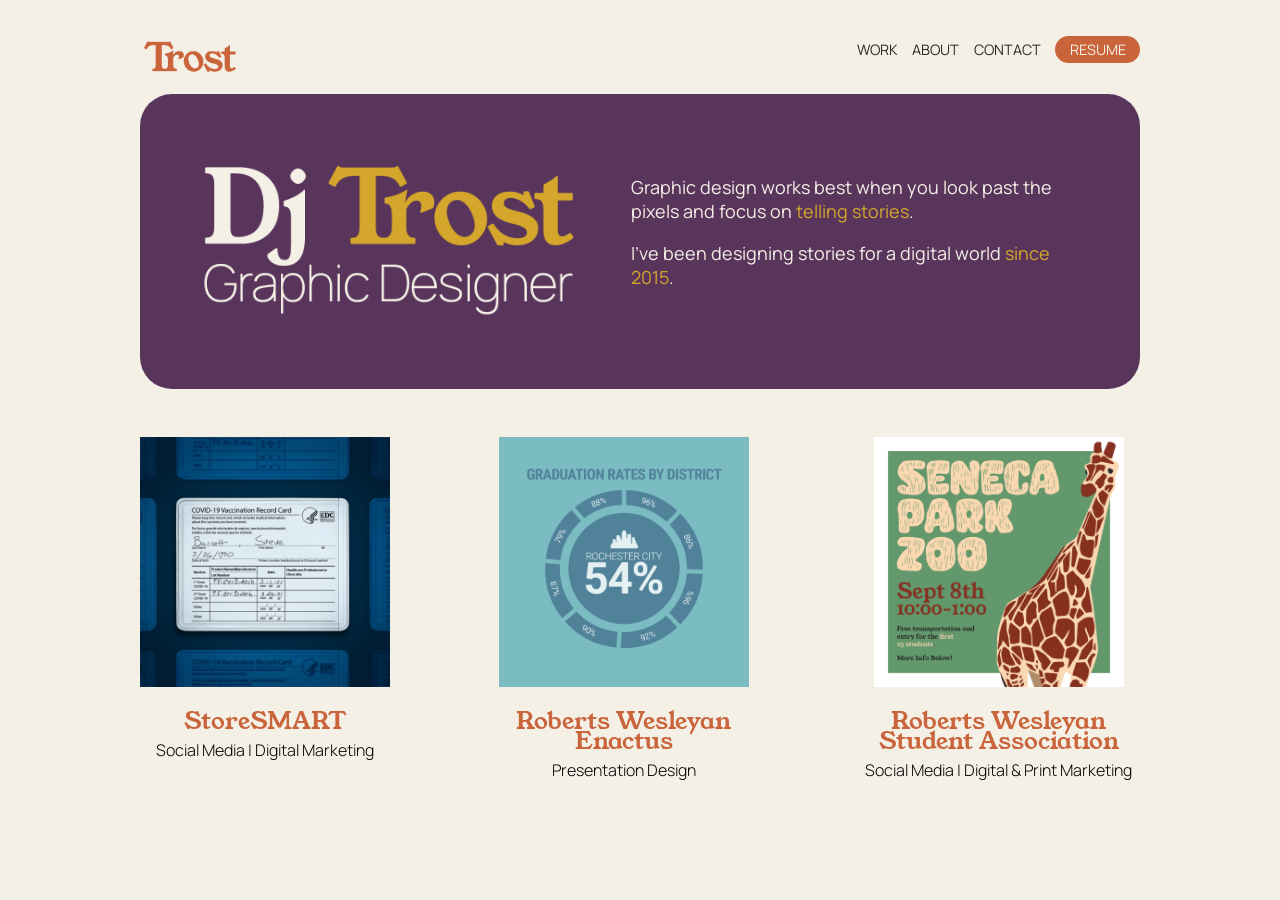
==== index.html @ f161d427 "initial commit" ====
<!DOCTYPE html>
<html lang="en">
<head>
    <meta charset="UTF-8">
    <meta name="viewport" content="width=device-width, initial-scale=1.0">
    <title>Dj Trost - Graphic Designer</title>
    <link rel="preconnect" href="https://fonts.googleapis.com">
    <link rel="preconnect" href="https://fonts.gstatic.com" crossorigin>
    <link href="https://fonts.googleapis.com/css2?family=Manrope:wght@200..800&family=Young+Serif&display=swap" rel="stylesheet">
    <link rel="stylesheet" href="style.css">
</head>

<body>
    
    <header>
        <div class="container row">
            <button class="nav-toggle" aria-label="open navigation">
                <span class="hamburger"></span>
            </button>
            <a href="index.html" class="logo">
                <img src="images/logo.png" alt="Trost logo">
            </a>
            <nav class="nav">
                <ul class="nav__list">
                    <li class="nav__item"><a href="index.html" class="nav__link">Work</a></li>
                    <li class="nav__item"><a href="pages/about.html" class="nav__link">About</a></li>
                    <li class="nav__item"><a href="pages/contact.html" class="nav__link">Contact</a></li>
                    <li class="nav__item"><a href="trost_resume.pdf" class="nav__link nav__link--button">Resume</a></li>
                </ul>
            </nav>
        </div>
    </header>

    <section class="hero container">
        <div class="row">
            <div class="hero__img">
                <img src="images/heroimg.png" alt="logo staying Dj Trost Graphic Designer">
            </div>
            <div class="hero__text">
                <p>
                    Graphic design works best when you look past the pixels and focus on <span class="hero__text--emphasis">telling stories</span>.
                </p>
                <p>
                    I've been designing stories for a digital world <span class="hero__text--emphasis">since 2015</span>.
                </p>
            </div>
        </div>
    </section>

    <div class="container">
        <main class="gallery">
            <section class="gallery__item">
                <div class="gallery__img">
                    <a href="pages/storesmart.html">
                        <img src="/images/Covid_Insta.png" alt="">
                    </a>
                </div>
                <h3 class="gallery__title">StoreSMART</h3>
                <p class="gallery__subtitle">Social Media | Digital Marketing</p>
            </section>

            <section class="gallery__item">
                <div class="gallery__img">
                    <a href="pages/enactus.html">
                        <img src="/images/enactus_home.png" alt="">
                    </a>
                </div>
                <h3 class="gallery__title">Roberts Wesleyan<br>Enactus</h3>
                <p class="gallery__subtitle">Presentation Design</p>
            </section>

            <section class="gallery__item">
                <div class="gallery__img">
                    <a href="pages/rwcstudent.html">
                        <img src="/images/zoo_social.png" alt="">
                    </a>
                </div>
                <h3 class="gallery__title">Roberts Wesleyan<br>Student Association</h3>
                <p class="gallery__subtitle">Social Media | Digital & Print Marketing</p>
            </section>
        </main>
    </div>

    <script src="main.js"></script>

</body>
</html>
---- style.css ----
/*-----------------------------*\
    #VARIABLES
\*-----------------------------*/

:root {
    /* colors */
    --charcoal: #2b2a2a;
    --bone: #f4f0e6;
    --burnt-orange: #c9643b;
    --mustard: #d4a72c;
    --moss-green: #556b4d;
    --deep-plum: #5a355b;

    /* fonts */
    --manrope__subtitle: 300 1.125rem 'Manrope', sans-serif;
    --manrope: 300 1.312rem 'Manrope', sans-serif;
    --young-serif__title: 400 5rem 'Young Serif', serif;
    --young-serif__subtitle: 400 2.25rem 'Young Serif', serif;
}


*, *::before, *::after {
    box-sizing: border-box;
}

input,
textarea,
button {
    all: unset;
}

body {
    margin: 0;
    font-family: "Manrope", sans-serif;
    background-color: var(--bone);
    font-size: 1rem;
}

input,
textarea {
    background-color: #fff;
    color: var(--charcoal);
    padding: .5em;
    font: var(--manrope);
    font-size: .9rem;
}

textarea {
    resize: vertical;
    overflow: auto;
}

input:focus,
textarea:focus {
    border: 2px solid var(--burnt-orange);
}

.container {
    width: 80%;
    max-width: 1000px;
    position: relative;

    margin: 0 auto;
}

header {
    padding: 1em 0;
    text-align: center;
    margin-top: 1.5em;
}

.nav {
    width: 100%;
}

.nav__list {
    list-style-type: none;
    text-decoration: none;
    padding: 0;
    margin: 0;

    font-size: .9rem;
    gap: 1em;
}

.nav__item {
    margin-top: .75em;
}

.nav__link {
    text-decoration: none;
    color: var(--charcoal);
    text-transform: uppercase;
}

.nav__link:hover,
.nav__link:focus {
    font-weight: 700;
    color: var(--burnt-orange);
}

.nav__link--button {
    background-color: var(--burnt-orange);
    color: var(--bone);
    padding: .25em 1em;
    border-radius: 10em;
}

.nav__link--button:hover,
.nav__link--button:focus,
.nav-toggle:focus,
.nav-toggle:hover {
    background-color: var(--deep-plum);
    color: var(--bone);
    font-weight: 300;
}

.nav-toggle {
    cursor: pointer;
    border: 0;
    width: 3em;
    height: 3em;
    padding: 0;
    border-radius: 25%;
    background-color: var(--burnt-orange);
    color: var(--bone);
    transition: opacity 250ms ease;

    position: absolute;
    right: 0;
}

.hamburger {
    width: 50%;
    position: relative;
}

.hamburger,
.hamburger::before,
.hamburger::after {
    display: block;
    margin: 0 auto;
    height: 3px;
    background-color: var(--bone);
}

.hamburger::before,
.hamburger::after {
    content: '';
    width: 100%;
}

.hamburger::before {
    transform: translateY(-6px);
}

.hamburger::after {
    transform: translateY(3px);
}

.nav {
    visibility: hidden;
    height: 0;
    position: absolute;
}

.nav--visible {
    visibility: visible;
    height: auto;
    position: relative;
} 

.logo img {
    width: 120px;
}

.hero {
    margin: 0 auto;
    width: 80%;
    padding: 0 10px;
    background-color: var(--deep-plum);
    color: var(--bone);
    border-radius: 2em;
}

.hero__img {
    padding-top: 2em;
}

.hero__text {
    padding: 1em 0 2em 0;
    font-size: .9rem;
    margin: 0 auto;
    width: 75%;
}

.hero__text--emphasis {
    color: var(--mustard);
}

img {
    max-width: 100%;
}

main {
    margin-top: 3em;
}

.gallery__item {
    margin-bottom: 2em;
}

.gallery__img {
    margin: 0 auto;
    width: 250px;
    height: 250px;
}

.gallery__title,
.gallery__subtitle {
    text-align: center;
}

.gallery__title {
    font: 400 1.5rem 'Young Serif', serif;
    color: var(--burnt-orange);
    margin-bottom: 0;
    line-height: .85;
}

.gallery__subtitle {
    margin: 0;
    padding: .5em;
    font: 300 1rem 'Manrope', sans-serif;
}

.work__hero-img {
    border-radius: 2em;
}

.emphasis {
    color: var(--burnt-orange);
    font-weight: 700;
}

.work__gallery {
    display: flex;
    justify-content: space-between;
}

.work__img-3 {
    width: 100%;
    height: 100%;
}

.work__img-2 {
    width: 49%;
}

.page--end {
    margin-bottom: 5em;
}

.stroke {
   border: .5px solid var(--charcoal); 
}

.hero__title {
    font: var(--young-serif__title);
    font-size: 2.125rem;
    margin: 0;
    padding: 1.5em 1em 0 1em;
    line-height: 1;
}

.work__subtitle {
    font-size: .9rem;
    margin: 0;
    padding-left: 2.5em;
    padding-bottom: 3.5em;
}

.example__img {
    margin-bottom: 1em;
}

.about {
    margin-top: 2em;
}

.form {
    margin: 0 auto;
    padding: 3em 0;
    max-width: 700px;
}

.form-block {
    width: 100%;
    margin-bottom: 1em;
}

.form__input {
    width: 100%;
}

.form__textarea {
    width: 100%;
}


@media (min-width: 600px) {
    .process__img {
        width: 15em;
        padding-bottom: 2em;
        margin-right: 1em;
    }

    .process__text {
        margin: 0;
    }
    
    .work__img-3 {
        width: 10em;
        height: 10em;
    }

    body {
        font-size: 1rem;
    }

    .row {
        display: flex;
        justify-content: space-between;
        align-content: center;
    }

    .form__block {
        width: 50%;
    }

    .form__input {
        width: 90%;
    }

    .form__textarea {
        width: 95%;
    }

    .hero__title {
        font-size: 3.5rem;
        padding: 1em 1em 0 1em;
        line-height: .75;
    }

    .work__subtitle {
        font-size: 1.2rem;
        padding-left: 3em;
        padding-bottom: 3em;
    }
}

@media (min-width: 800px) {
    .work__img-3 {
        width: 13em;
        height: 13em;
    }

    .logo img {
        width: 100px;
    }
    
    .nav-toggle {
        display: none;
    }

    .nav {
        visibility: visible;
        display: flex;
        height: auto;
        flex-grow: 1;
    }

    .nav__list {
        display: flex;
        align-items: center;
        justify-content: space-between;
    }

    .nav__list,
    .nav__item {
        margin: 0;
    }

    .nav__list {
        margin-left: auto;
        margin-top: 0;
    }

    .hero {
        max-width: 1000px;
    }

    .hero__text {
        margin: auto 0;
        width: 100%;
        font-size: .9rem;
        padding-right: 2em;
    }
    
    .hero__img {
        width: 100%;
        align-self: flex-start;
        margin: 0;
        padding: 4em 0;
    }
    
    .example__row {
        display: flex;
        justify-content: space-between;
        align-content: center;
        align-items: flex-start;
    }
}

@media (min-width: 1000px) {
    .process__img {
        width: 25em;
        padding-bottom: 2em;
        margin-right: 1em;
    }
    
    .work__img-3 {
        width: 20em;
        height: 20em;
    }

    .gallery {
        display: flex;
        justify-content: space-between;
        align-content: center;
    }

    .hero__text {
        font-size: 1.125rem;
    }

    .hero__title {
        font-size: 5rem;
        padding: 1em 1em 0 1em;
        line-height: 1;
    }

    .work__subtitle {
        padding-left: 4.5em;
        padding-bottom: 4.5em;
    }
}
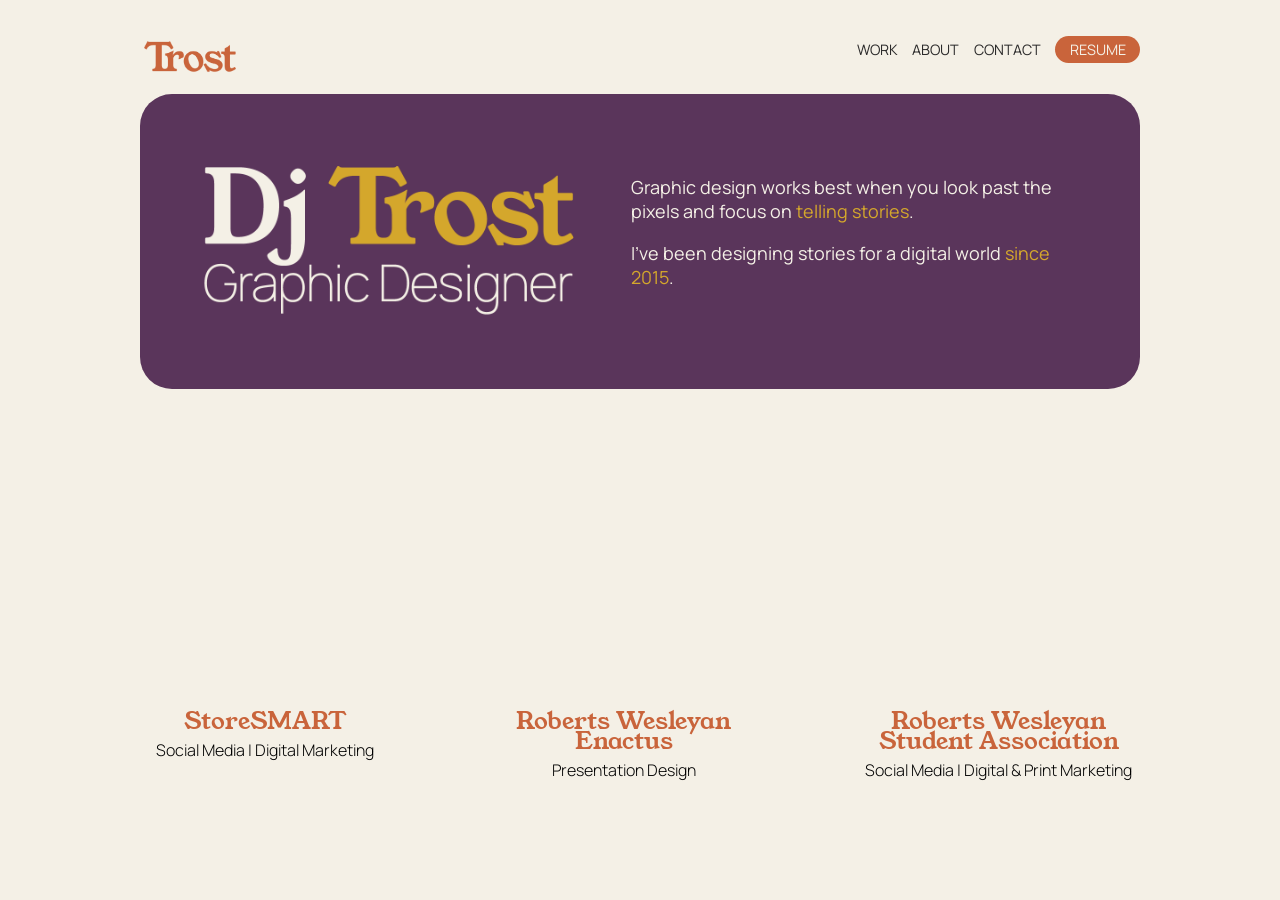
==== commit cc847d6f: "Update links Update links to work with github pages" ====
--- a/index.html
+++ b/index.html
@@ -23,8 +23,8 @@
             <nav class="nav">
                 <ul class="nav__list">
                     <li class="nav__item"><a href="index.html" class="nav__link">Work</a></li>
-                    <li class="nav__item"><a href="pages/about.html" class="nav__link">About</a></li>
-                    <li class="nav__item"><a href="pages/contact.html" class="nav__link">Contact</a></li>
+                    <li class="nav__item"><a href="portfolio/pages/about.html" class="nav__link">About</a></li>
+                    <li class="nav__item"><a href="portfolio/pages/contact.html" class="nav__link">Contact</a></li>
                     <li class="nav__item"><a href="trost_resume.pdf" class="nav__link nav__link--button">Resume</a></li>
                 </ul>
             </nav>
@@ -51,8 +51,8 @@
         <main class="gallery">
             <section class="gallery__item">
                 <div class="gallery__img">
-                    <a href="pages/storesmart.html">
-                        <img src="/images/Covid_Insta.png" alt="">
+                    <a href="portfolio/pages/storesmart.html">
+                        <img src="portfolio/images/Covid_Insta.png" alt="">
                     </a>
                 </div>
                 <h3 class="gallery__title">StoreSMART</h3>
@@ -61,8 +61,8 @@
 
             <section class="gallery__item">
                 <div class="gallery__img">
-                    <a href="pages/enactus.html">
-                        <img src="/images/enactus_home.png" alt="">
+                    <a href="portfolio/pages/enactus.html">
+                        <img src="portfolio/images/enactus_home.png" alt="">
                     </a>
                 </div>
                 <h3 class="gallery__title">Roberts Wesleyan<br>Enactus</h3>
@@ -71,8 +71,8 @@
 
             <section class="gallery__item">
                 <div class="gallery__img">
-                    <a href="pages/rwcstudent.html">
-                        <img src="/images/zoo_social.png" alt="">
+                    <a href="portfolio/pages/rwcstudent.html">
+                        <img src="portfolio/images/zoo_social.png" alt="">
                     </a>
                 </div>
                 <h3 class="gallery__title">Roberts Wesleyan<br>Student Association</h3>
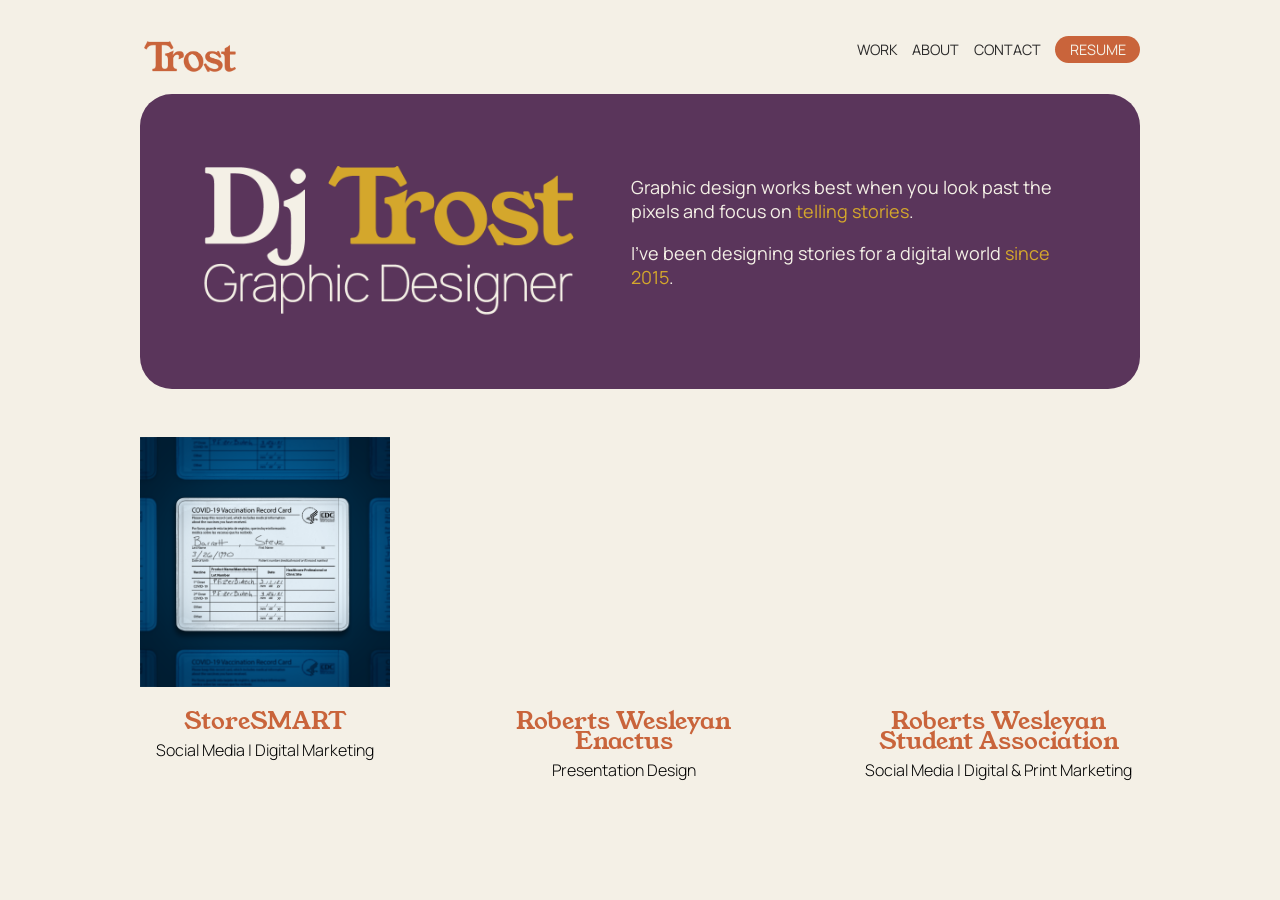
==== commit 383aab8a: "update link" ====
--- a/index.html
+++ b/index.html
@@ -52,7 +52,7 @@
             <section class="gallery__item">
                 <div class="gallery__img">
                     <a href="portfolio/pages/storesmart.html">
-                        <img src="portfolio/images/Covid_Insta.png" alt="">
+                        <img src="./images/Covid_Insta.png" alt="">
                     </a>
                 </div>
                 <h3 class="gallery__title">StoreSMART</h3>
